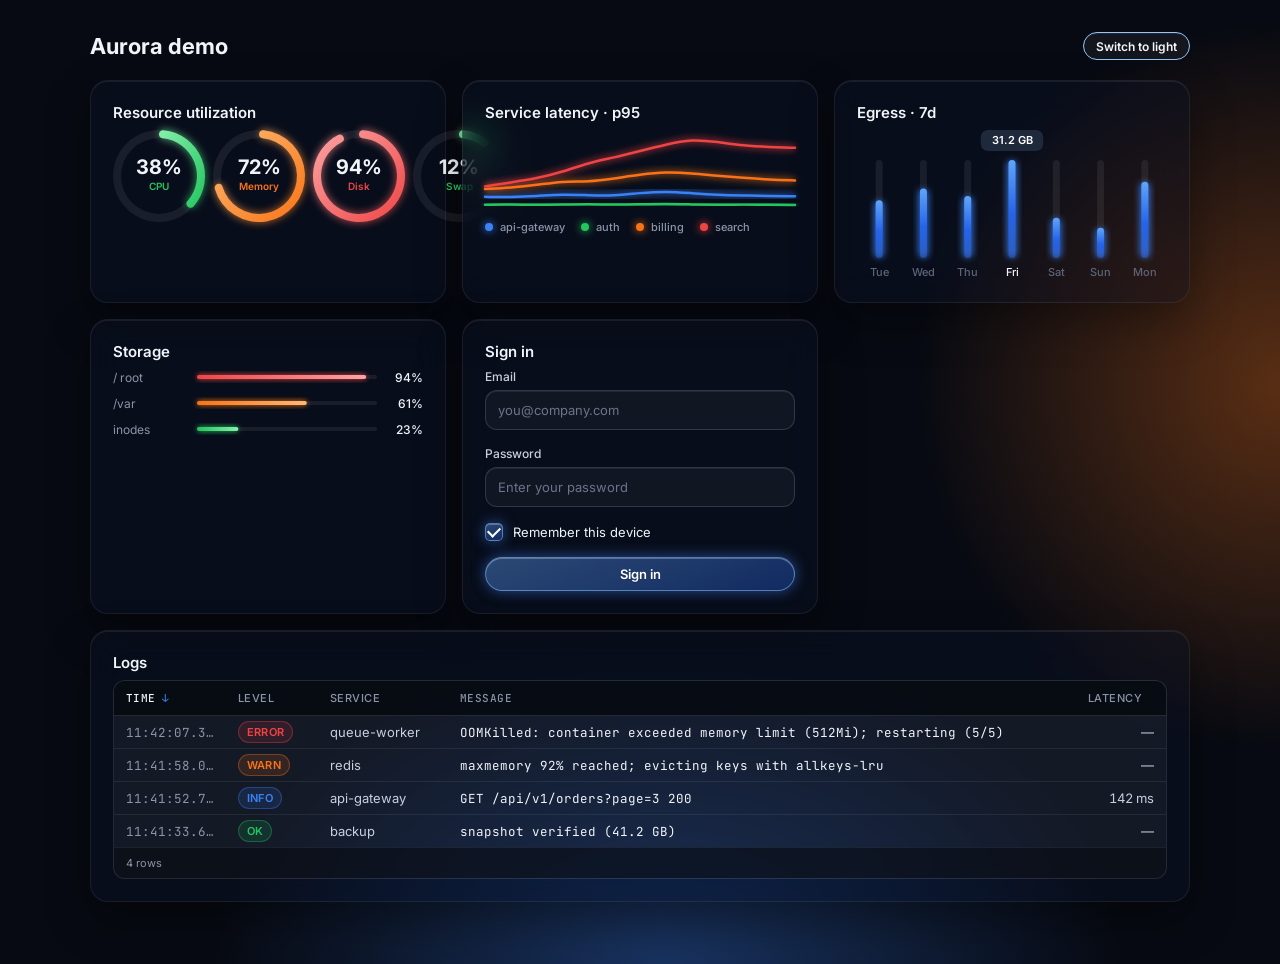
==== demo/index.html @ 8b41189d "init comit" ====
<!doctype html>
<html lang="en" data-theme="dark">
<head>
<meta charset="utf-8">
<title>Aurora — demo</title>
<link href="https://fonts.googleapis.com/css2?family=Inter:wght@400;500;600;700&family=JetBrains+Mono:wght@400;500&display=swap" rel="stylesheet">
<link rel="stylesheet" href="../tokens.css">
<link rel="stylesheet" href="../components/bundle.css">
<script src="../components/lib/d3.min.js"></script>
<script src="../components/bundle.js"></script>
<style>
  body { margin: 0; min-height: 100vh; padding: 32px; font-family: var(--font-sans); color: var(--ink); background: var(--surface-000);
    background-image: radial-gradient(560px 560px at 100% 40%, var(--glow-warm), transparent 65%), radial-gradient(700px 460px at 52% 100%, var(--glow-cool), transparent 65%); }
  .grid { display: grid; grid-template-columns: repeat(auto-fit, minmax(300px, 1fr)); gap: 16px; max-width: 1100px; margin: 0 auto; }
  .bar { max-width: 1100px; margin: 0 auto 20px; display: flex; justify-content: space-between; align-items: center; }
  .gauges { display: grid; grid-template-columns: repeat(4, 1fr); justify-items: center; gap: 8px; }
  .stack { display: flex; flex-direction: column; gap: 10px; }
</style>
</head>
<body>
  <div class="bar">
    <h1 style="margin:0;font-size:22px">Aurora demo</h1>
    <button class="au-btn au-btn-sm" id="theme" type="button">Switch to light</button>
  </div>
  <div class="grid">
    <section class="au-card"><h2 class="au-card-title">Resource utilization</h2><div class="gauges"><div id="cpu"></div><div id="mem"></div><div id="disk"></div><div id="swap"></div></div></section>
    <section class="au-card"><h2 class="au-card-title">Service latency · p95</h2><div id="lat"></div></section>
    <section class="au-card"><h2 class="au-card-title">Egress · 7d</h2><div id="egress"></div></section>
    <section class="au-card"><h2 class="au-card-title">Storage</h2><div class="stack"><div id="m1"></div><div id="m2"></div><div id="m3"></div></div></section>
    <section class="au-card"><h2 class="au-card-title">Sign in</h2>
      <form class="au-form" onsubmit="return false">
        <div class="au-field"><label class="au-label" for="email">Email</label><div class="au-control"><input class="au-input" id="email" type="email" placeholder="you@company.com"></div></div>
        <div class="au-field"><label class="au-label" for="pw">Password</label><div class="au-control"><input class="au-input" id="pw" type="password" placeholder="Enter your password"></div></div>
        <label class="au-choice"><input type="checkbox" checked> Remember this device</label>
        <button class="au-btn au-btn-primary au-btn-block" type="submit">Sign in</button>
      </form>
    </section>
    <section class="au-card" style="grid-column: 1 / -1"><h2 class="au-card-title">Logs</h2><div id="logs"></div></section>
  </div>
<script>
  const A = window.Aurora;
  const charts = [];
  function mount() {
    charts.forEach(c => c.destroy()); charts.length = 0;
    charts.push(
      A.RadialProgress('#cpu',  { value: 0.38, size: 92, thickness: 8, status: 'auto', label: '38%', sublabel: 'CPU' }),
      A.RadialProgress('#mem',  { value: 0.72, size: 92, thickness: 8, status: 'auto', label: '72%', sublabel: 'Memory' }),
      A.RadialProgress('#disk', { value: 0.94, size: 92, thickness: 8, status: 'auto', label: '94%', sublabel: 'Disk' }),
      A.RadialProgress('#swap', { value: 0.12, size: 92, thickness: 8, status: 'auto', label: '12%', sublabel: 'Swap' }),
      A.WaveLine('#lat', { height: 80, series: [
        { name: 'api-gateway', status: 'base',    data: [120,118,125,140,132,128,150,162,148,135,130,126,124] },
        { name: 'auth',        status: 'healthy', data: [60,62,58,61,64,60,63,66,62,59,61,60,58] },
        { name: 'billing',     status: 'warning', data: [180,190,210,240,235,260,290,310,300,280,265,250,245] },
        { name: 'search',      status: 'danger',  data: [200,230,260,310,380,420,470,520,560,540,510,500,495] } ] }),
      A.ColumnChart('#egress', { height: 150, format: v => v.toFixed(1) + ' GB', data: [
        { label: 'Tue', value: 18.4 }, { label: 'Wed', value: 22.1 }, { label: 'Thu', value: 19.7 }, { label: 'Fri', value: 31.2 }, { label: 'Sat', value: 12.8 }, { label: 'Sun', value: 9.6 }, { label: 'Mon', value: 24.3 } ] }),
      A.ProgressBar('#m1', { label: '/ root', value: 0.94, status: 'auto', labelWidth: 72 }),
      A.ProgressBar('#m2', { label: '/var',   value: 0.61, status: 'auto', labelWidth: 72 }),
      A.ProgressBar('#m3', { label: 'inodes', value: 0.23, status: 'auto', labelWidth: 72 }),
      A.DataTable('#logs', { maxHeight: 220, rowKey: 'id', sortBy: { key: 'time', dir: 'desc' },
        columns: [
          { key: 'time', label: 'Time', type: 'time', width: 112 }, { key: 'level', label: 'Level', type: 'level', width: 92 },
          { key: 'service', label: 'Service', width: 130 }, { key: 'message', label: 'Message', type: 'mono' },
          { key: 'ms', label: 'Latency', type: 'number', width: 90, format: v => v == null ? '—' : v + ' ms' } ],
        rows: [
          { id: 1, time: '11:42:07.318', level: 'error', service: 'queue-worker', message: 'OOMKilled: container exceeded memory limit (512Mi); restarting (5/5)', ms: null },
          { id: 2, time: '11:41:58.004', level: 'warn',  service: 'redis', message: 'maxmemory 92% reached; evicting keys with allkeys-lru', ms: null },
          { id: 3, time: '11:41:52.771', level: 'info',  service: 'api-gateway', message: 'GET /api/v1/orders?page=3 200', ms: 142 },
          { id: 4, time: '11:41:33.611', level: 'ok',    service: 'backup', message: 'snapshot verified (41.2 GB)', ms: null } ] })
    );
  }
  mount();
  document.getElementById('theme').addEventListener('click', e => {
    const html = document.documentElement, light = html.dataset.theme === 'light';
    html.dataset.theme = light ? 'dark' : 'light';
    e.target.textContent = light ? 'Switch to light' : 'Switch to dark';
    mount(); // charts read tokens at render time
  });
</script>
</body>
</html>
---- tokens.css ----
/* Aurora — compiled from tokens.json */
:root, [data-theme="dark"] {
  --surface-000: #070a12;
  --surface-100: #0e14246b;
  --surface-200: #ffffff0d;
  --surface-300: #ffffff14;
  --border-100: #ffffff12;
  --border-200: #ffffff1f;
  --highlight: #ffffff12;
  --ink: #f1f5f9;
  --ink-secondary: #c7d0e0;
  --ink-muted: #8b94a8;
  --ink-faint: #5b6478;
  --base: #3b82f6;
  --base-strong: #2563eb;
  --base-soft: #60a5fa;
  --base-pale: #93c5fd;
  --healthy: #22c55e;
  --healthy-soft: #86efac;
  --warning: #f97316;
  --warning-soft: #fdba74;
  --danger: #ef4444;
  --danger-soft: #fca5a5;
  --accent: var(--base);
  --accent-strong: var(--base-strong);
  --accent-soft: var(--base-soft);
  --accent-pale: var(--base-pale);
  --violet: #a855f7;
  --ember: var(--warning);
  --ember-soft: var(--warning-soft);
  --action-fill: #60a5fa66;
  --action-fill-strong: #2563eb59;
  --action-rim: #93c5fd80;
  --action-sheen: #ffffff40;
  --danger-fill: #f8717166;
  --danger-fill-strong: #dc262659;
  --danger-rim: #fca5a580;
  --field-bg: #ffffff0a;
  --field-border: #ffffff24;
  --field-border-hover: #ffffff3d;
  --focus-ring: #3b82f666;
  --ink-placeholder: #6b7489;
  --ink-disabled: #4b5567;
  --track: #ffffff12;
  --tooltip-bg: #1e293b;
  --ink-on-tooltip: #ffffff;
  --ink-on-accent: #ffffff;
  --glow-warm: #f9731657;
  --glow-cool: #3b82f657;
  --glow-violet: #a855f724;
  --glow-accent: 0 0 14px rgba(59, 130, 246, 0.55);
  --glow-ember: 0 0 18px rgba(249, 115, 22, 0.45);
  --lift: 0 18px 44px rgba(0, 0, 0, 0.35);
  --edge: inset 0 1px 0 rgba(255, 255, 255, 0.07);
}
[data-theme="light"] {
  --surface-000: #f2f6fc;
  --surface-100: #ffffffb8;
  --surface-200: #2563eb12;
  --surface-300: #2563eb1f;
  --border-100: #ffffffcc;
  --border-200: #2563eb1a;
  --highlight: #fffffff2;
  --ink: #0b1a3a;
  --ink-secondary: #44557a;
  --ink-muted: #64758f;
  --ink-faint: #94a4bf;
  --base: #3b82f6;
  --base-strong: #1d4ed8;
  --base-soft: #60a5fa;
  --base-pale: #93c5fd;
  --healthy: #16a34a;
  --healthy-soft: #4ade80;
  --warning: #ea580c;
  --warning-soft: #fb923c;
  --danger: #dc2626;
  --danger-soft: #f87171;
  --accent: var(--base);
  --accent-strong: var(--base-strong);
  --accent-soft: var(--base-soft);
  --accent-pale: var(--base-pale);
  --violet: #a855f7;
  --ember: var(--warning);
  --ember-soft: var(--warning-soft);
  --action-fill: #3b82f6e6;
  --action-fill-strong: #1d4ed8f2;
  --action-rim: #93c5fdcc;
  --action-sheen: #ffffff59;
  --danger-fill: #ef4444e6;
  --danger-fill-strong: #b91c1cf2;
  --danger-rim: #fca5a5cc;
  --field-bg: #ffffffd9;
  --field-border: #2563eb2e;
  --field-border-hover: #2563eb52;
  --focus-ring: #3b82f659;
  --ink-placeholder: #8a97b0;
  --ink-disabled: #a8b3c7;
  --track: #2563eb1a;
  --tooltip-bg: #0f172a;
  --ink-on-tooltip: #ffffff;
  --ink-on-accent: #ffffff;
  --glow-warm: #fdba7461;
  --glow-cool: #7db4ff80;
  --glow-violet: #bae6fd66;
  --glow-accent: 0 0 14px rgba(59, 130, 246, 0.55);
  --glow-ember: 0 0 18px rgba(249, 115, 22, 0.45);
  --lift: none;
  --edge: inset 0 1px 0 rgba(255, 255, 255, 0.07);
}
:root {
  --space-1: 4px;
  --space-2: 8px;
  --space-3: 12px;
  --space-4: 16px;
  --space-5: 22px;
  --space-6: 24px;
  --radius-sm: 7px;
  --radius-md: 12px;
  --radius-lg: 14px;
  --radius-xl: 18px;
  --radius-2xl: 20px;
  --radius-pill: 999px;
  --font-sans: Inter, ui-sans-serif, system-ui, -apple-system, sans-serif;
  --font-mono: "JetBrains Mono", ui-monospace, SFMono-Regular, Menlo, Consolas, monospace;
}
.number-xl { font-family: var(--font-sans); font-size: 44px; line-height: 44px; font-weight: 700; letter-spacing: -0.03em; }
.number-lg { font-family: var(--font-sans); font-size: 32px; line-height: 32px; font-weight: 600; letter-spacing: -0.02em; }
.display { font-family: var(--font-sans); font-size: 28px; line-height: 34px; font-weight: 700; letter-spacing: -0.01em; }
.number-md { font-family: var(--font-sans); font-size: 26px; line-height: 30px; font-weight: 600; }
.number-sm { font-family: var(--font-sans); font-size: 20px; line-height: 24px; font-weight: 600; }
.title { font-family: var(--font-sans); font-size: 15px; line-height: 20px; font-weight: 600; }
.body { font-family: var(--font-sans); font-size: 13px; line-height: 20px; font-weight: 400; }
.caption { font-family: var(--font-sans); font-size: 12px; line-height: 16px; font-weight: 400; }
.label { font-family: var(--font-sans); font-size: 11px; line-height: 14px; font-weight: 500; }
.overline { font-family: var(--font-sans); font-size: 10px; line-height: 12px; font-weight: 500; letter-spacing: 0.06em; }
.mono-body { font-family: var(--font-mono); font-size: 12.5px; line-height: 18px; font-weight: 400; }
.mono-caption { font-family: var(--font-mono); font-size: 11px; line-height: 14px; font-weight: 500; }
---- components/bundle.css ----
/* Aurora — chart bundle styles. Loaded after tokens.css. */
.au-svg { display: block; overflow: visible; }
.au-chart { position: relative; }
.au-chart, .au-bar-row { font-family: var(--font-sans, Inter, system-ui, sans-serif); color: var(--ink); }

/* The glass card every chart lives in. Consumers may use their own; this is the reference recipe. */
.au-card {
  position: relative;
  padding: var(--space-5, 22px);
  border-radius: var(--radius-xl, 18px);
  background: var(--surface-100);
  border: 1px solid var(--border-100);
  box-shadow: var(--edge), var(--lift);
  -webkit-backdrop-filter: blur(18px) saturate(140%);
  backdrop-filter: blur(18px) saturate(140%);
  color: var(--ink);
  font-family: var(--font-sans, Inter, system-ui, sans-serif);
}
.au-card-title { font-size: 15px; font-weight: 600; margin: 0 0 var(--space-2, 8px); color: var(--ink); }
.au-caption { font-size: 12px; color: var(--ink-muted); }

/* Glass button used by the timer */
.au-btn {
  display: inline-flex; align-items: center; gap: 8px; height: 34px; padding: 0 20px;
  border-radius: var(--radius-pill, 999px);
  border: 1px solid var(--accent-pale);
  background: var(--surface-200);
  color: var(--ink); font: 600 13px var(--font-sans, Inter, system-ui, sans-serif);
  box-shadow: var(--edge);
  cursor: pointer;
}
.au-btn:hover { background: var(--surface-300); }
.au-btn:focus-visible { outline: 2px solid var(--accent); outline-offset: 2px; }

/* ---- DataTable ---- */
.au-table { position: relative; border: 1px solid var(--border-100); border-radius: var(--radius-md, 12px); overflow: hidden; background: var(--surface-200); font-family: var(--font-sans, Inter, system-ui, sans-serif); color: var(--ink); }
.au-table-scroll { overflow: auto; }
.au-tbl { width: 100%; border-collapse: separate; border-spacing: 0; table-layout: fixed; font-size: 13px; }
.au-tbl thead th { position: sticky; top: 0; z-index: 1; text-align: left; font-size: 11px; font-weight: 500; letter-spacing: .04em; text-transform: uppercase; color: var(--ink-muted); padding: 0 12px; height: 34px; white-space: nowrap; background: color-mix(in srgb, var(--surface-000) 92%, transparent); border-bottom: 1px solid var(--border-200); }
.au-th-btn { all: unset; cursor: pointer; display: inline-flex; align-items: center; gap: 6px; height: 34px; color: inherit; }
.au-th-btn:hover { color: var(--ink); }
.au-th-btn:focus-visible { outline: 2px solid var(--base); outline-offset: -2px; border-radius: 4px; }
.au-sorted .au-th-btn { color: var(--ink); }
.au-sort-ind { font-size: 11px; color: var(--base); min-width: 8px; }
.au-td { padding: 0 12px; height: 32px; border-bottom: 1px solid var(--border-100); white-space: nowrap; overflow: hidden; text-overflow: ellipsis; vertical-align: middle; color: var(--ink-secondary); }
.au-table-comfortable .au-td { height: 40px; }
.au-row:last-child .au-td { border-bottom: 0; }
.au-row:hover .au-td { background: var(--surface-200); }
.au-table-zebra .au-row:nth-child(even) .au-td { background: color-mix(in srgb, var(--surface-200) 50%, transparent); }
.au-row:focus-visible { outline: 2px solid var(--base); outline-offset: -2px; }
.au-type-mono, .au-type-time { font-family: var(--font-mono, ui-monospace, Menlo, Consolas, monospace); font-size: 12.5px; }
.au-type-time { color: var(--ink-muted); font-variant-numeric: tabular-nums; }
.au-td.au-type-text:first-child, .au-td.au-type-mono { color: var(--ink); }
.au-type-number, .au-align-right { text-align: right; font-variant-numeric: tabular-nums; }
.au-align-center { text-align: center; }
.au-empty { padding: 28px 12px; text-align: center; color: var(--ink-muted); font-size: 13px; }
.au-table-foot { padding: 8px 12px; font-size: 11px; color: var(--ink-muted); border-top: 1px solid var(--border-100); background: color-mix(in srgb, var(--surface-000) 60%, transparent); }
.au-visually-hidden { position: absolute; width: 1px; height: 1px; overflow: hidden; clip: rect(0 0 0 0); white-space: nowrap; }
.au-caption { caption-side: top; text-align: left; font-size: 12px; color: var(--ink-muted); padding: 8px 12px; }

/* Badges and dots from the color roles */
.au-badge { display: inline-flex; align-items: center; height: 20px; padding: 0 8px; border-radius: var(--radius-pill, 999px); font-size: 11px; font-weight: 600; letter-spacing: .02em; text-transform: uppercase; border: 1px solid transparent; }
.au-badge.au-role-base    { color: var(--base);    background: color-mix(in srgb, var(--base) 14%, transparent);    border-color: color-mix(in srgb, var(--base) 35%, transparent); }
.au-badge.au-role-healthy { color: var(--healthy); background: color-mix(in srgb, var(--healthy) 14%, transparent); border-color: color-mix(in srgb, var(--healthy) 35%, transparent); }
.au-badge.au-role-warning { color: var(--warning); background: color-mix(in srgb, var(--warning) 14%, transparent); border-color: color-mix(in srgb, var(--warning) 35%, transparent); }
.au-badge.au-role-danger  { color: var(--danger);  background: color-mix(in srgb, var(--danger) 14%, transparent);  border-color: color-mix(in srgb, var(--danger) 35%, transparent); }
.au-badge.au-role-muted   { color: var(--ink-muted); background: var(--surface-200); border-color: var(--border-200); }
.au-status { display: inline-flex; align-items: center; gap: 8px; }
.au-dot { width: 8px; height: 8px; border-radius: 999px; display: inline-block; }
.au-dot.au-role-base    { background: var(--base);    box-shadow: 0 0 8px var(--base); }
.au-dot.au-role-healthy { background: var(--healthy); box-shadow: 0 0 8px var(--healthy); }
.au-dot.au-role-warning { background: var(--warning); box-shadow: 0 0 8px var(--warning); }
.au-dot.au-role-danger  { background: var(--danger);  box-shadow: 0 0 8px var(--danger); }
.au-dot.au-role-muted   { background: var(--ink-faint); }

/* ---- Buttons ---- */
.au-btn { position: relative; justify-content: center; white-space: nowrap; user-select: none; transition: background .15s, box-shadow .15s, transform .05s; }
.au-btn:active:not(:disabled) { transform: translateY(1px); }
.au-btn:focus-visible { outline: none; border-color: var(--base); box-shadow: var(--edge), 0 0 0 3px var(--focus-ring); }
.au-btn:disabled, .au-btn[aria-disabled="true"] { cursor: not-allowed; color: var(--ink-disabled); background: var(--surface-200); border-color: var(--border-100); box-shadow: none; }
.au-btn-primary { background: linear-gradient(160deg, var(--action-fill), var(--action-fill-strong)); border-color: var(--action-rim); color: var(--ink-on-accent); box-shadow: inset 0 1px 0 var(--action-sheen), var(--glow-accent); text-shadow: 0 1px 1px rgba(0,0,0,.18); }
.au-btn-primary:hover:not(:disabled) { background: linear-gradient(160deg, color-mix(in srgb, var(--action-fill) 100%, var(--base) 25%), var(--action-fill-strong)); box-shadow: inset 0 1px 0 var(--action-sheen), 0 0 18px color-mix(in srgb, var(--base) 65%, transparent); }
.au-btn-danger { background: linear-gradient(160deg, var(--danger-fill), var(--danger-fill-strong)); border-color: var(--danger-rim); color: var(--ink-on-accent); box-shadow: inset 0 1px 0 var(--action-sheen), 0 0 14px color-mix(in srgb, var(--danger) 50%, transparent); text-shadow: 0 1px 1px rgba(0,0,0,.18); }
.au-btn-danger:hover:not(:disabled) { background: linear-gradient(160deg, color-mix(in srgb, var(--danger-fill) 100%, var(--danger) 25%), var(--danger-fill-strong)); }
.au-btn-ghost { background: transparent; border-color: transparent; box-shadow: none; color: var(--ink-secondary); }
.au-btn-ghost:hover:not(:disabled) { background: var(--surface-200); color: var(--ink); }
.au-btn-sm { height: 28px; padding: 0 12px; font-size: 12px; gap: 6px; }
.au-btn-lg { height: 42px; padding: 0 24px; font-size: 14px; }
.au-btn-block { display: flex; width: 100%; }
.au-btn-icon { width: 34px; padding: 0; }
.au-btn-sm.au-btn-icon { width: 28px; } .au-btn-lg.au-btn-icon { width: 42px; }
.au-btn svg { width: 16px; height: 16px; flex: 0 0 auto; }
.au-btn.au-loading { color: transparent !important; pointer-events: none; }
.au-btn.au-loading::after { content: ""; position: absolute; width: 16px; height: 16px; border-radius: 50%; border: 2px solid rgba(255,255,255,.35); border-top-color: #fff; animation: au-spin .7s linear infinite; }
.au-btn-ghost.au-loading::after, .au-btn.au-loading:not(.au-btn-primary):not(.au-btn-danger)::after { border-color: var(--border-200); border-top-color: var(--base); }
@keyframes au-spin { to { transform: rotate(360deg); } }

/* ---- Fields ---- */
.au-field { display: flex; flex-direction: column; gap: 6px; font-family: var(--font-sans, Inter, system-ui, sans-serif); color: var(--ink); min-width: 0; }
.au-label { font-size: 12px; font-weight: 500; color: var(--ink-secondary); display: flex; justify-content: space-between; align-items: baseline; gap: 8px; }
.au-label .au-optional { font-weight: 400; color: var(--ink-muted); }
.au-control { position: relative; display: flex; align-items: center; }
.au-input, .au-select, .au-textarea {
  width: 100%; min-width: 0; height: 40px; padding: 0 12px; box-sizing: border-box;
  border-radius: var(--radius-md, 12px); border: 1px solid var(--field-border); background: var(--field-bg);
  color: var(--ink); font: 400 13px/1 var(--font-sans, Inter, system-ui, sans-serif); box-shadow: var(--edge);
  outline: none; transition: border-color .15s, box-shadow .15s; appearance: none; -webkit-appearance: none;
}
.au-textarea { height: auto; min-height: 96px; padding: 11px 12px; line-height: 20px; resize: vertical; }
.au-input::placeholder, .au-textarea::placeholder { color: var(--ink-placeholder); }
.au-input:hover, .au-select:hover, .au-textarea:hover { border-color: var(--field-border-hover); }
.au-input:focus, .au-select:focus, .au-textarea:focus { border-color: var(--base); box-shadow: var(--edge), 0 0 0 3px var(--focus-ring); }
.au-input:disabled, .au-select:disabled, .au-textarea:disabled { color: var(--ink-disabled); background: var(--surface-200); border-color: var(--border-100); cursor: not-allowed; box-shadow: none; }
.au-input:disabled::placeholder { color: var(--ink-disabled); }
.au-control.au-has-icon .au-input { padding-left: 38px; }
.au-control.au-has-action .au-input { padding-right: 40px; }
.au-control .au-icon { position: absolute; left: 12px; width: 16px; height: 16px; color: var(--ink-muted); pointer-events: none; }
.au-control .au-action { position: absolute; right: 6px; width: 28px; height: 28px; display: flex; align-items: center; justify-content: center; border: 0; border-radius: 8px; background: transparent; color: var(--ink-muted); cursor: pointer; }
.au-control .au-action:hover { background: var(--surface-200); color: var(--ink); }
.au-control .au-action:focus-visible { outline: none; box-shadow: 0 0 0 3px var(--focus-ring); }
.au-control .au-action svg { width: 16px; height: 16px; }
.au-select-wrap::after { content: ""; position: absolute; right: 14px; width: 7px; height: 7px; border-right: 1.5px solid var(--ink-muted); border-bottom: 1.5px solid var(--ink-muted); transform: rotate(45deg) translateY(-2px); pointer-events: none; }
.au-select { padding-right: 36px; cursor: pointer; }
.au-select option { background: var(--tooltip-bg); color: var(--ink-on-tooltip); }
.au-help { font-size: 12px; color: var(--ink-muted); line-height: 16px; }
.au-field.au-invalid .au-input, .au-field.au-invalid .au-select, .au-field.au-invalid .au-textarea { border-color: color-mix(in srgb, var(--danger) 70%, var(--field-border)); background: color-mix(in srgb, var(--danger) 7%, var(--field-bg)); box-shadow: var(--edge), 0 0 10px color-mix(in srgb, var(--danger) 18%, transparent); }
.au-field.au-invalid .au-input:focus, .au-field.au-invalid .au-select:focus, .au-field.au-invalid .au-textarea:focus { border-color: var(--danger); box-shadow: var(--edge), 0 0 0 3px color-mix(in srgb, var(--danger) 30%, transparent), 0 0 12px color-mix(in srgb, var(--danger) 25%, transparent); }
.au-field.au-invalid .au-help, .au-error { color: var(--danger); display: flex; align-items: center; gap: 6px; }
.au-field.au-valid .au-input, .au-field.au-valid .au-select, .au-field.au-valid .au-textarea { border-color: color-mix(in srgb, var(--healthy) 70%, var(--field-border)); background: color-mix(in srgb, var(--healthy) 7%, var(--field-bg)); box-shadow: var(--edge), 0 0 10px color-mix(in srgb, var(--healthy) 18%, transparent); }
.au-field.au-valid .au-input:focus, .au-field.au-valid .au-select:focus, .au-field.au-valid .au-textarea:focus { border-color: var(--healthy); box-shadow: var(--edge), 0 0 0 3px color-mix(in srgb, var(--healthy) 30%, transparent), 0 0 12px color-mix(in srgb, var(--healthy) 25%, transparent); }
.au-field.au-valid .au-help { color: var(--healthy); }

/* ---- Choice controls ---- */
.au-choice { display: inline-flex; align-items: center; gap: 10px; font: 400 13px/18px var(--font-sans, Inter, system-ui, sans-serif); color: var(--ink); cursor: pointer; user-select: none; }
.au-choice input { appearance: none; -webkit-appearance: none; margin: 0; flex: 0 0 auto; width: 18px; height: 18px; border-radius: 5px; border: 1.5px solid var(--field-border-hover); background: var(--field-bg); display: inline-grid; place-content: center; cursor: pointer; transition: background .15s, border-color .15s, box-shadow .15s; }
.au-choice input[type="radio"] { border-radius: 50%; }
.au-choice input::before { content: ""; width: 10px; height: 6px; border-left: 2px solid var(--ink-on-accent); border-bottom: 2px solid var(--ink-on-accent); transform: rotate(-45deg) translate(1px, -1px) scale(0); transition: transform .12s; }
.au-choice input[type="radio"]::before { width: 8px; height: 8px; border: 0; border-radius: 50%; background: var(--ink-on-accent); transform: scale(0); }
.au-choice input:checked { background: linear-gradient(160deg, var(--action-fill), var(--action-fill-strong)); border-color: var(--action-rim); box-shadow: inset 0 1px 0 var(--action-sheen), var(--glow-accent); }
.au-choice input:checked::before { transform: rotate(-45deg) translate(1px, -1px) scale(1); }
.au-choice input[type="radio"]:checked::before { transform: scale(1); }
.au-choice input:focus-visible { outline: none; box-shadow: 0 0 0 3px var(--focus-ring); }
.au-choice input:disabled { border-color: var(--border-100); background: var(--surface-200); cursor: not-allowed; }
.au-choice:has(input:disabled) { color: var(--ink-disabled); cursor: not-allowed; }
.au-choice .au-help { display: block; margin-top: 2px; }
.au-switch { appearance: none; -webkit-appearance: none; width: 36px !important; height: 20px !important; border-radius: 999px !important; border: 1px solid var(--field-border-hover); background: var(--surface-300); position: relative; cursor: pointer; transition: background .15s, border-color .15s; }
.au-switch::before { content: ""; position: absolute; top: 2px; left: 2px; width: 14px; height: 14px; border-radius: 50%; background: var(--ink-secondary); transition: transform .15s, background .15s; transform: none !important; border: 0 !important; }
.au-switch:checked { background: linear-gradient(160deg, var(--action-fill), var(--action-fill-strong)); border-color: var(--action-rim); box-shadow: inset 0 1px 0 var(--action-sheen), var(--glow-accent); }
.au-switch:checked::before { transform: translateX(16px) !important; background: var(--ink-on-accent); }
.au-switch:focus-visible { outline: none; box-shadow: 0 0 0 3px var(--focus-ring); }

/* ---- Form layout helpers ---- */
.au-form { display: flex; flex-direction: column; gap: 16px; }
.au-form-row { display: grid; grid-template-columns: repeat(2, minmax(0, 1fr)); gap: 12px; }
.au-divider { display: flex; align-items: center; gap: 12px; font-size: 11px; color: var(--ink-muted); text-transform: uppercase; letter-spacing: .06em; }
.au-divider::before, .au-divider::after { content: ""; flex: 1; height: 1px; background: var(--border-200); }
.au-link { color: var(--base); text-decoration: none; font-weight: 500; }
.au-link:hover { color: var(--base-strong); text-decoration: underline; }
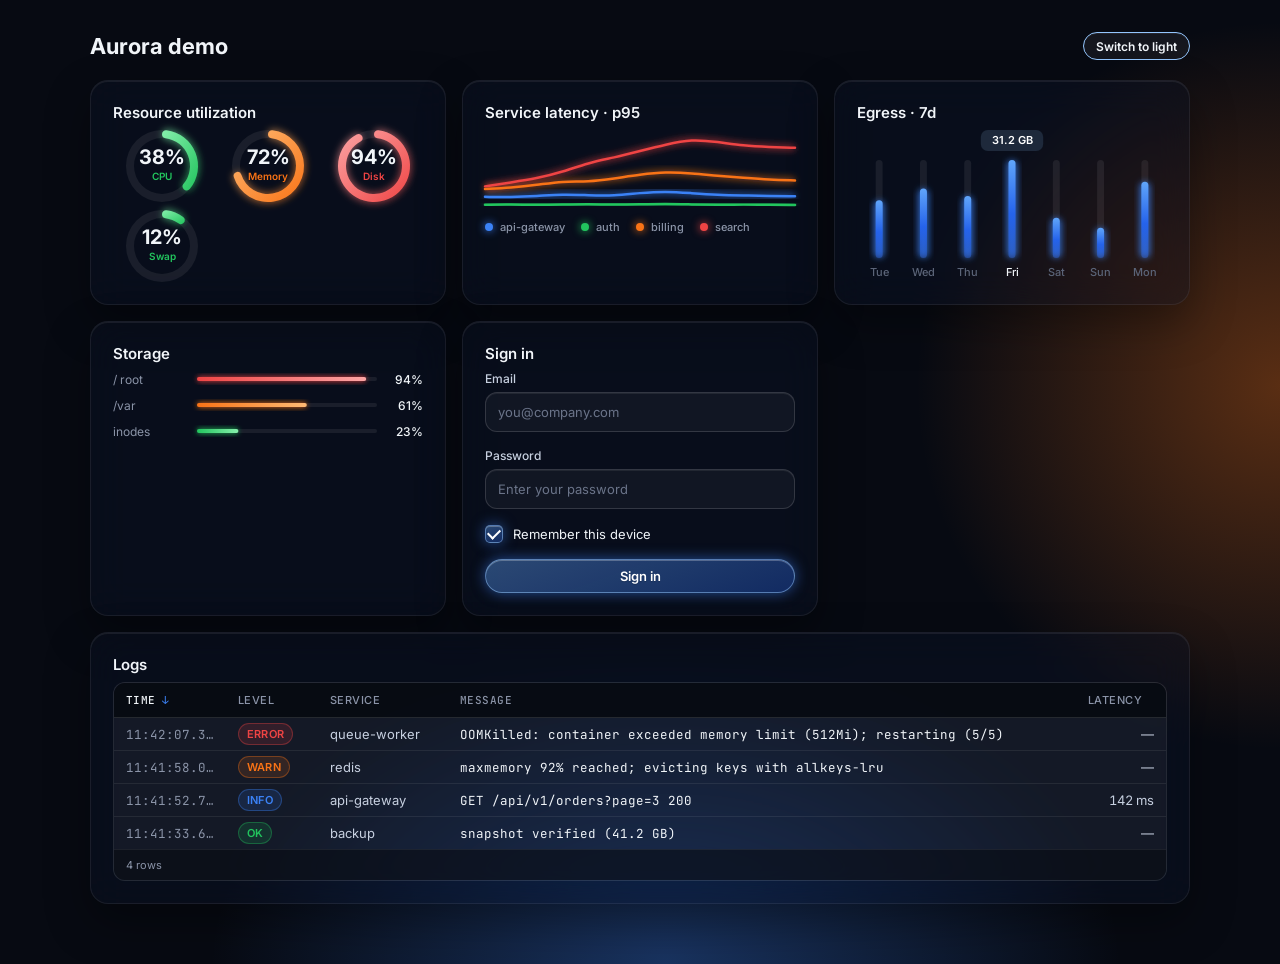
==== commit d227f094: "demo overflow fixes" ====
--- a/demo/index.html
+++ b/demo/index.html
@@ -11,9 +11,9 @@
 <style>
   body { margin: 0; min-height: 100vh; padding: 32px; font-family: var(--font-sans); color: var(--ink); background: var(--surface-000);
     background-image: radial-gradient(560px 560px at 100% 40%, var(--glow-warm), transparent 65%), radial-gradient(700px 460px at 52% 100%, var(--glow-cool), transparent 65%); }
-  .grid { display: grid; grid-template-columns: repeat(auto-fit, minmax(300px, 1fr)); gap: 16px; max-width: 1100px; margin: 0 auto; }
+  .grid { display: grid; grid-template-columns: repeat(auto-fit, minmax(min(100%, 300px), 1fr)); gap: 16px; max-width: 1100px; margin: 0 auto; }
   .bar { max-width: 1100px; margin: 0 auto 20px; display: flex; justify-content: space-between; align-items: center; }
-  .gauges { display: grid; grid-template-columns: repeat(4, 1fr); justify-items: center; gap: 8px; }
+  .gauges { display: grid; grid-template-columns: repeat(auto-fit, minmax(72px, 1fr)); justify-items: center; gap: 8px; }
   .stack { display: flex; flex-direction: column; gap: 10px; }
 </style>
 </head>
@@ -43,10 +43,10 @@
   function mount() {
     charts.forEach(c => c.destroy()); charts.length = 0;
     charts.push(
-      A.RadialProgress('#cpu',  { value: 0.38, size: 92, thickness: 8, status: 'auto', label: '38%', sublabel: 'CPU' }),
-      A.RadialProgress('#mem',  { value: 0.72, size: 92, thickness: 8, status: 'auto', label: '72%', sublabel: 'Memory' }),
-      A.RadialProgress('#disk', { value: 0.94, size: 92, thickness: 8, status: 'auto', label: '94%', sublabel: 'Disk' }),
-      A.RadialProgress('#swap', { value: 0.12, size: 92, thickness: 8, status: 'auto', label: '12%', sublabel: 'Swap' }),
+      A.RadialProgress('#cpu',  { value: 0.38, size: 72, thickness: 8, status: 'auto', label: '38%', sublabel: 'CPU' }),
+      A.RadialProgress('#mem',  { value: 0.72, size: 72, thickness: 8, status: 'auto', label: '72%', sublabel: 'Memory' }),
+      A.RadialProgress('#disk', { value: 0.94, size: 72, thickness: 8, status: 'auto', label: '94%', sublabel: 'Disk' }),
+      A.RadialProgress('#swap', { value: 0.12, size: 72, thickness: 8, status: 'auto', label: '12%', sublabel: 'Swap' }),
       A.WaveLine('#lat', { height: 80, series: [
         { name: 'api-gateway', status: 'base',    data: [120,118,125,140,132,128,150,162,148,135,130,126,124] },
         { name: 'auth',        status: 'healthy', data: [60,62,58,61,64,60,63,66,62,59,61,60,58] },
--- a/components/bundle.css
+++ b/components/bundle.css
@@ -8,6 +8,7 @@
   position: relative;
   padding: var(--space-5, 22px);
   border-radius: var(--radius-xl, 18px);
+  overflow: hidden; /* contain chart glow halos (au-svg overflow is visible) within the card */
   background: var(--surface-100);
   border: 1px solid var(--border-100);
   box-shadow: var(--edge), var(--lift);
